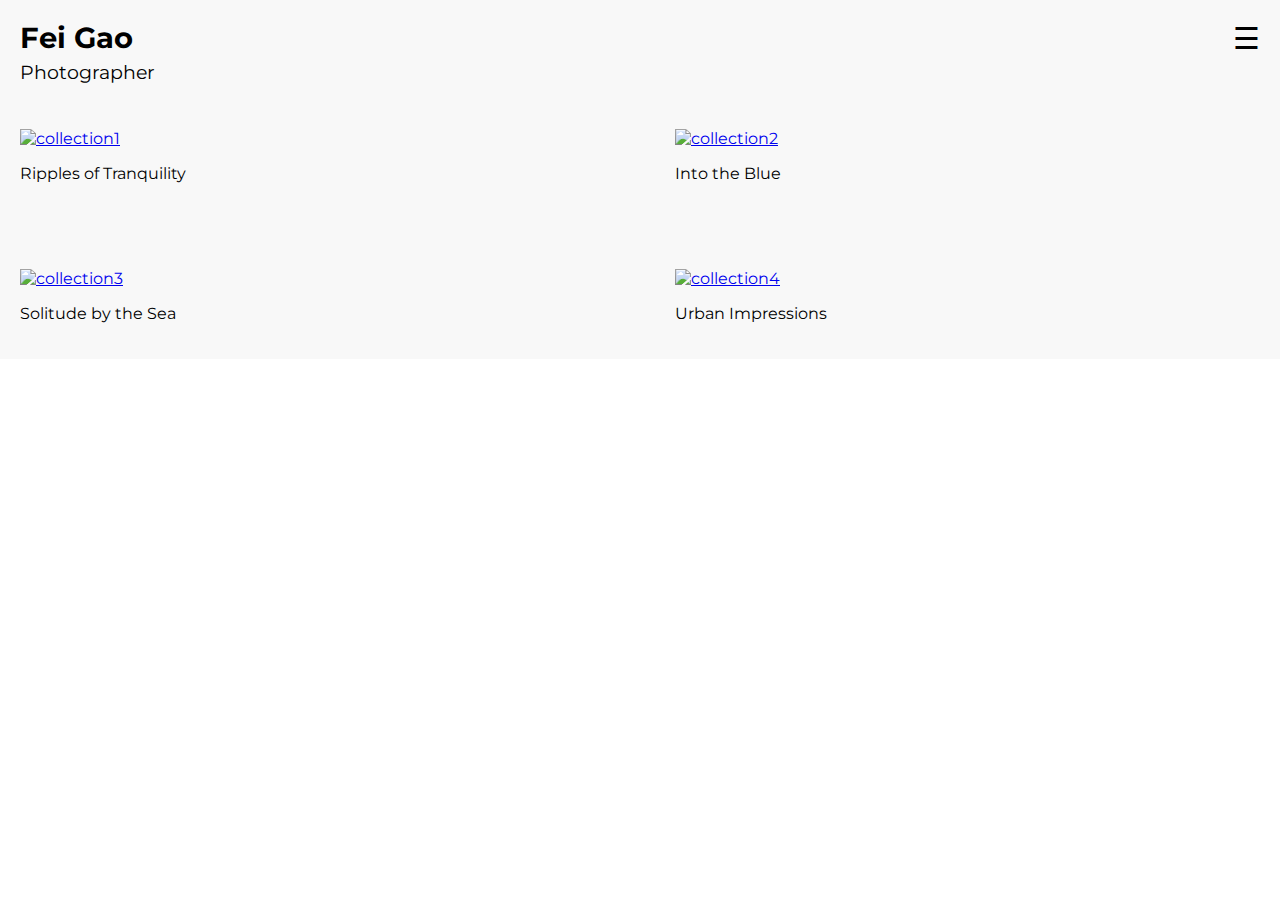
==== index.html @ 8e7832e5 "version1" ====
<!DOCTYPE html>
<html lang="en">
  <head>
    <meta charset="UTF-8" />
    <meta name="viewport" content="width=device-width, initial-scale=1.0" />
    <title>Fei Gao - Photographer</title>
    <link rel="preconnect" href="https://fonts.googleapis.com" />
    <link rel="preconnect" href="https://fonts.gstatic.com" crossorigin />
    <link
      href="https://fonts.googleapis.com/css2?family=Montserrat:ital,wght@0,100..900;1,100..900&display=swap"
      rel="stylesheet"
    />
    <link rel="stylesheet" href="styles.css" />
  </head>
  <body>
    <header>
      <h1>Fei Gao</h1>
      <p>Photographer</p>
      <div class="menu-icon" onclick="openNav()">&#9776;</div>
    </header>

    <div id="myNav" class="overlay">
      <a href="javascript:void(0)" class="closebtn" onclick="closeNav()"
        >&times;</a
      >
      <div class="overlay-content">
        <a href="index.html">Portfolio</a>
        <a href="about.html">Bio</a>
        <a href="contact.html">Contact</a>
      </div>
    </div>

    <section id="portfolio">
      <div class="photo">
        <a href="collection1.html">
          <img src="images/collection1/2.jpg" alt="collection1" />
        </a>
        <p>Ripples of Tranquility</p>
      </div>
      <div class="photo">
        <a href="collection2.html">
          <img src="images/collection2/1.jpg" alt="collection2" />
        </a>
        <p>Into the Blue</p>
      </div>
      <div class="photo">
        <a href="collection3.html">
          <img src="images/collection3/3.jpg" alt="collection3" />
        </a>
        <p>Solitude by the Sea</p>
      </div>
      <div class="photo">
        <a href="collection4.html">
          <img src="images/collection4/1.jpg" alt="collection4" />
        </a>
        <p>Urban Impressions</p>
      </div>
      <!-- Add more photos similarly -->
    </section>

    <script src="scripts.js"></script>
  </body>
</html>
---- styles.css ----
body {
  font-family: "Montserrat", sans-serif;
  margin: 0;
  padding: 0;
}

header {
  text-align: left;
  padding: 20px;
  background-color: #f8f8f8;
  position: relative;
}

header h1 {
  margin: 0;
  font-size: 1.8em;
}

header p {
  margin: 5px 0;
  font-size: 1.2em;
}

.menu-icon {
  position: absolute;
  right: 20px;
  top: 20px;
  font-size: 30px;
  cursor: pointer;
}

.overlay {
  height: 100%;
  width: 0;
  position: fixed;
  z-index: 1;
  top: 0;
  right: 0;
  background-color: rgba(0, 0, 0, 0.9);
  overflow-x: hidden;
  transition: 0.5s;
}

.overlay-content {
  position: relative;
  top: 25%;
  width: 100%;
  text-align: center;
  margin-top: 30px;
}

.overlay-content a {
  padding: 8px;
  text-decoration: none;
  font-size: 36px;
  color: #fff;
  display: block;
  transition: 0.3s;
}

.overlay-content a:hover,
.overlay-content a:focus {
  color: #f1f1f1;
}

.overlay .closebtn {
  position: absolute;
  top: 20px;
  right: 45px;
  font-size: 60px;
}

section#portfolio {
  background-color: #f8f8f8;
  display: grid;
  grid-template-columns: repeat(2, 1fr);
  gap: 70px;
  padding: 20px;
}

section#portfolio .photo {
  position: relative;
  overflow: hidden;
  cursor: pointer;
  opacity: 0;
  transform: translateY(20px);
  transition: opacity 0.6s ease-out, transform 0.6s ease-out;
}

section#portfolio .photo img {
  max-width: 100%;
  height: auto;
  transition: transform 0.5s ease, opacity 0.5s ease;
}

section#portfolio .photo:hover img {
  transform: scale(1.05);
  opacity: 0.8;
}

section#about {
  padding: 20px;
  background-color: #f8f8f8;
}

p {
  display: left;
  max-width: 50%;
}
section#contact {
  padding: 20px;
  background-color: #f8f8f8;
}

form {
  display: left;
  flex-direction: column;
}

.form-row {
  display: left;
  justify-content: space-between;
}

.form-group {
  flex: 1;
  margin: 10px;
}

.form-group input,
.form-group textarea {
  width: 30%;
  padding: 10px;
  font-size: 16px;
  border: none;
  border-bottom: 1px solid #000;
  outline: none;
  resize: none;
  background-color: #f8f8f8;
}

.form-group label {
  font-weight: 500;
  margin-bottom: 5px;
  display: block;
}

form button {
  padding: 10px;
  background-color: #000;
  color: white;
  border: none;
  cursor: pointer;
  font-size: 16px;
  margin-top: 20px;
  width: 100px;
  align-self: flex-end;
}

form button:hover {
  background-color: #444;
}

@media (max-width: 768px) {
  .form-row {
    flex-direction: column;
  }

  .form-group {
    margin: 10px 0;
  }
}

#collection-details {
  padding: 20px;
  background-color: #f8f8f8;
}

#collection-details h2 {
  font-size: 2.5em;
  margin-bottom: 10px;
}

#collection-details p {
  font-size: 1.2em;
  margin: 5px 0;
}

#collection-images {
  padding: 50px;
  background-color: #f8f8f8;
}

#collection-images img {
  width: 100%;
  height: auto;
  margin-bottom: 20px;
  opacity: 0;
  transform: translateY(20px);
  transition: opacity 0.6s ease-out, transform 0.6s ease-out;
}

@media (max-width: 768px) {
  #collection-details h2 {
    font-size: 2em;
  }

  #collection-details p {
    font-size: 1em;
  }
}
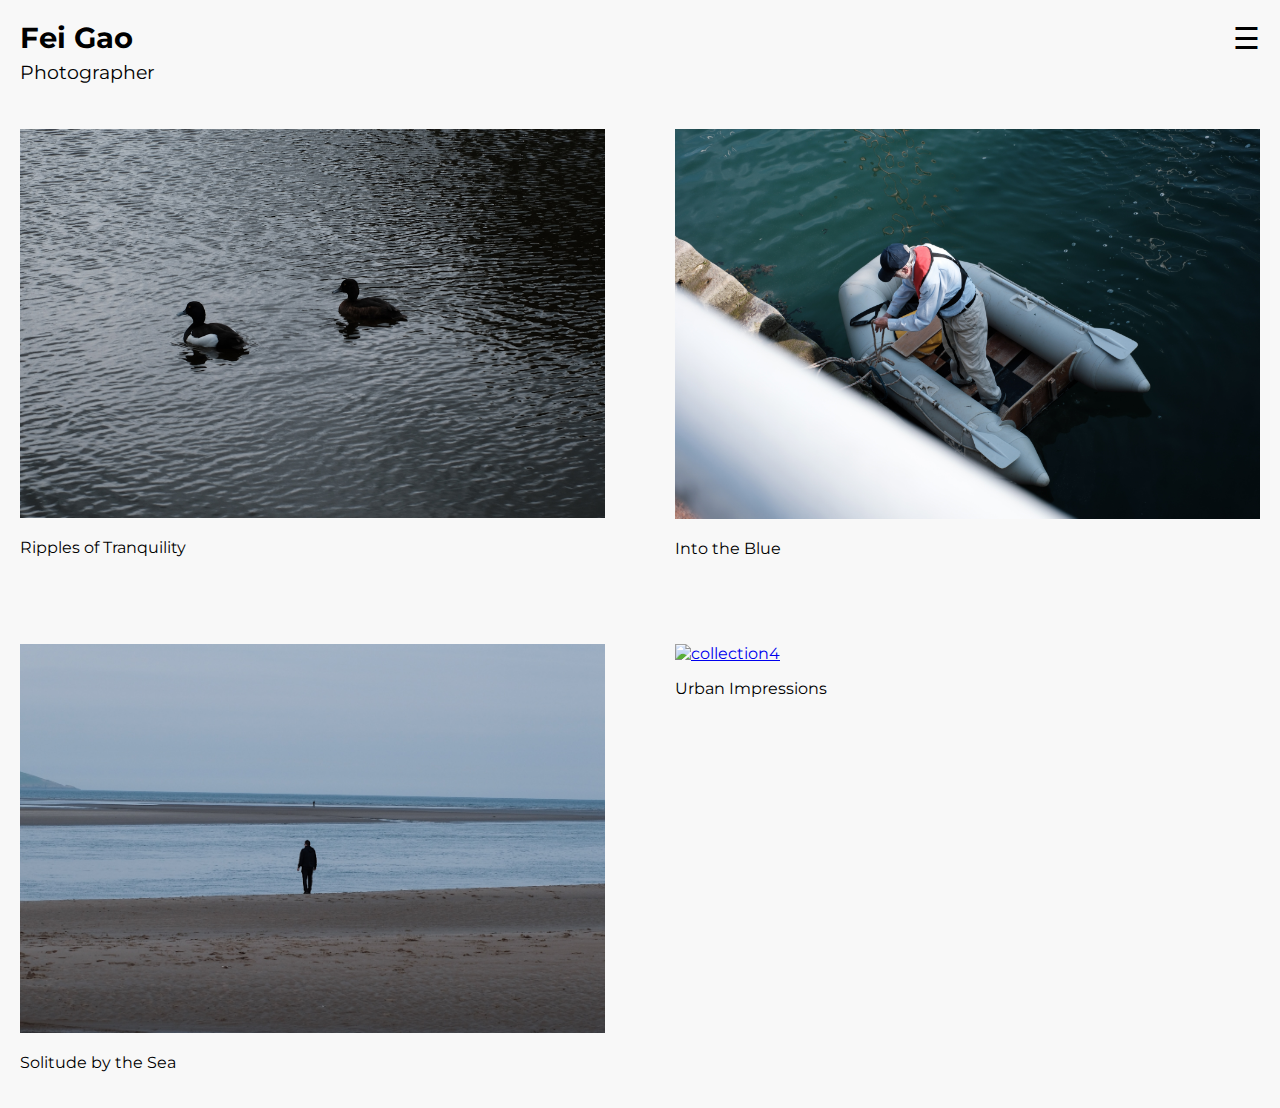
==== commit f3dab2be: "fix pic" ====
--- a/index.html
+++ b/index.html
@@ -33,25 +33,25 @@
     <section id="portfolio">
       <div class="photo">
         <a href="collection1.html">
-          <img src="images/collection1/2.jpg" alt="collection1" />
+          <img src="images/collection1/2.JPG" alt="collection1" />
         </a>
         <p>Ripples of Tranquility</p>
       </div>
       <div class="photo">
         <a href="collection2.html">
-          <img src="images/collection2/1.jpg" alt="collection2" />
+          <img src="images/collection2/1.JPG" alt="collection2" />
         </a>
         <p>Into the Blue</p>
       </div>
       <div class="photo">
         <a href="collection3.html">
-          <img src="images/collection3/3.jpg" alt="collection3" />
+          <img src="images/collection3/3.JPG" alt="collection3" />
         </a>
         <p>Solitude by the Sea</p>
       </div>
       <div class="photo">
         <a href="collection4.html">
-          <img src="images/collection4/1.jpg" alt="collection4" />
+          <img src="images/collection4/1.JPG" alt="collection4" />
         </a>
         <p>Urban Impressions</p>
       </div>
